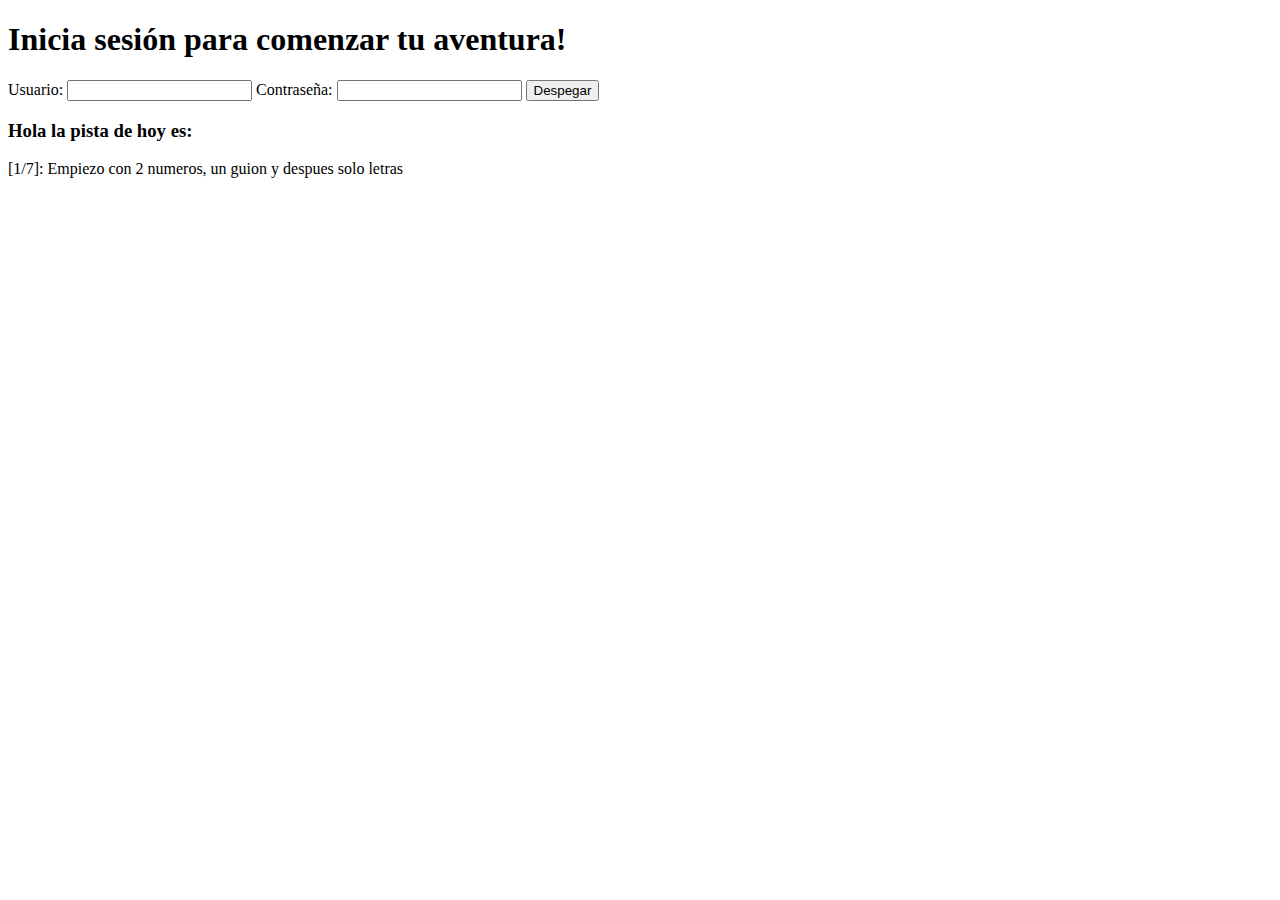
==== index.html @ 714bf056 "Add files via upload" ====
<!DOCTYPE html>
<html lang="en">
<head>
    <meta charset="UTF-8">
    <meta name="viewport" content="width=device-width, initial-scale=1.0">
    <title>Login</title>
    <link rel="stylesheet" href="css/styles.css">
</head>
<body>
    <div class="container">
        <h1>Inicia sesión para comenzar tu aventura!</h1>
        <form id="loginForm">
            <label for="username">Usuario:</label>
            <input type="text" id="username" name="username" required>
            <label for="password">Contraseña:</label>
            <input type="password" id="password" name="password" required>
            <button type="submit">Despegar</button>
        </form>
        <p id="message"></p>
		
		<h3> Hola la pista de hoy es:</h3>
		<p> [1/7]: Empiezo con 2 numeros, un guion y despues solo letras</p>
    </div>

    <script src="js/script.js"></script>
</body>
</html>
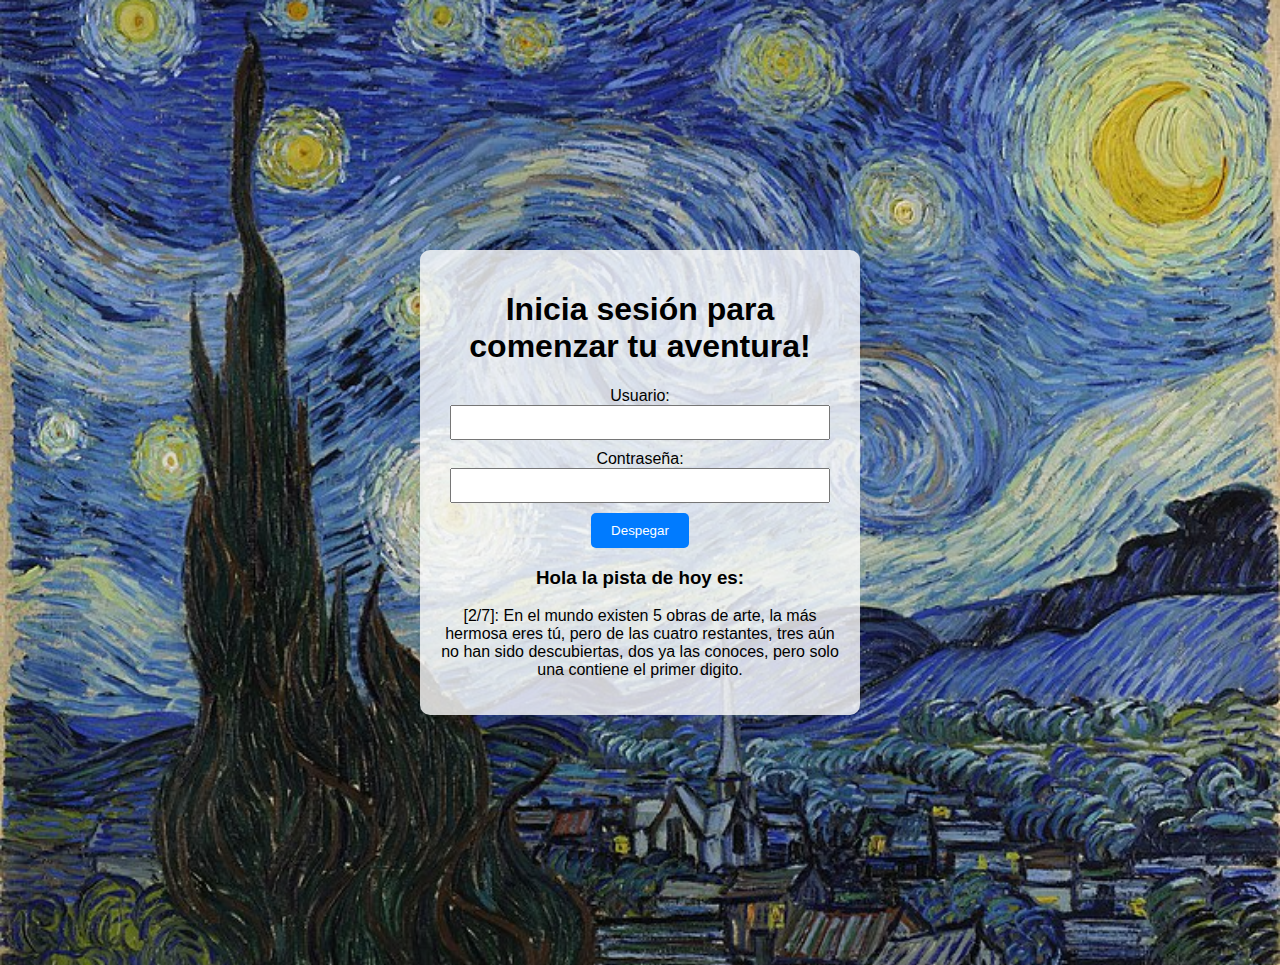
==== commit fe39fe3b: "Add files via upload" ====
--- a/index.html
+++ b/index.html
@@ -19,7 +19,7 @@
         <p id="message"></p>
 		
 		<h3> Hola la pista de hoy es:</h3>
-		<p> [1/7]: Empiezo con 2 numeros, un guion y despues solo letras</p>
+		<p> [2/7]: En el mundo existen 5 obras de arte, la más hermosa eres tú, pero de las cuatro restantes, tres aún no han sido descubiertas, dos ya las conoces, pero solo una contiene el primer digito.   </p>
     </div>
 
     <script src="js/script.js"></script>
--- a/css/styles.css
+++ b/css/styles.css
@@ -0,0 +1,38 @@
+body {
+    background-image: url('van_gogh.jpg');
+    background-size: cover;
+    background-position: center;
+    font-family: Arial, sans-serif;
+}
+
+.container {
+    background-color: rgba(255, 255, 255, 0.8);
+    max-width: 400px;
+    margin: 250px auto;
+    padding: 20px;
+    border-radius: 10px;
+    text-align: center;
+}
+
+input {
+    margin-bottom: 10px;
+    padding: 8px;
+    width: 90%;
+}
+
+button {
+    padding: 10px 20px;
+    background-color: #007bff;
+    color: #fff;
+    border: none;
+    border-radius: 5px;
+    cursor: pointer;
+}
+
+button:hover {
+    background-color: #0056b3;
+}
+
+#error-message {
+    color: red;
+}
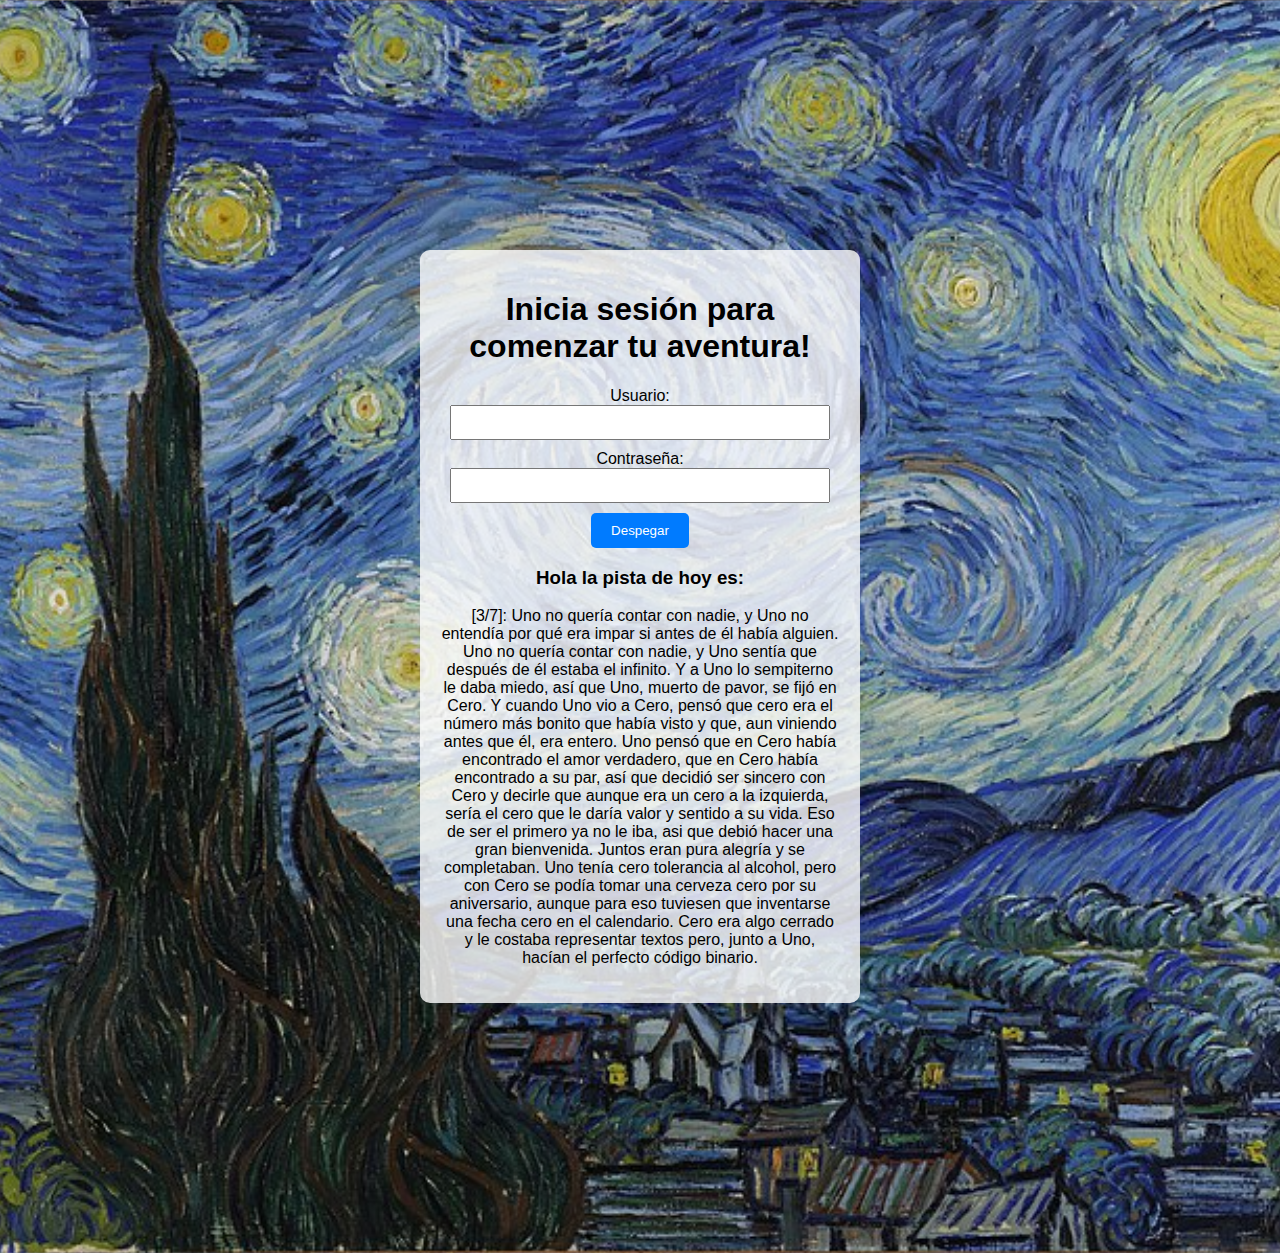
==== commit c913cc0a: "Add files via upload" ====
--- a/index.html
+++ b/index.html
@@ -19,7 +19,25 @@
         <p id="message"></p>
 		
 		<h3> Hola la pista de hoy es:</h3>
-		<p> [2/7]: En el mundo existen 5 obras de arte, la más hermosa eres tú, pero de las cuatro restantes, tres aún no han sido descubiertas, dos ya las conoces, pero solo una contiene el primer digito.   </p>
+		<p> [3/7]: Uno no quería contar con nadie, y Uno no entendía por qué era impar si antes de él había alguien.
+		
+
+Uno no quería contar con nadie, y Uno sentía que después de él estaba el infinito.
+
+Y a Uno lo sempiterno le daba miedo, así que Uno, muerto de pavor, se fijó en Cero.
+
+Y cuando Uno vio a Cero, pensó que cero era el número más bonito que había visto y que, aun viniendo antes que él, era entero.
+
+Uno pensó que en Cero había encontrado el amor verdadero, que en Cero había encontrado a su par,
+
+así que decidió ser sincero con Cero y decirle que aunque era un cero a la izquierda, sería el cero que le daría valor y sentido a su vida.
+
+Eso de ser el primero ya no le iba, asi que debió hacer una gran bienvenida.
+
+Juntos eran pura alegría y se completaban. Uno tenía cero tolerancia al alcohol, pero con Cero se podía tomar una cerveza cero por su aniversario, aunque para eso tuviesen que inventarse una fecha cero en el calendario.
+
+Cero era algo cerrado y le costaba representar textos pero, junto a Uno, hacían el perfecto código binario.
+  </p>
     </div>
 
     <script src="js/script.js"></script>
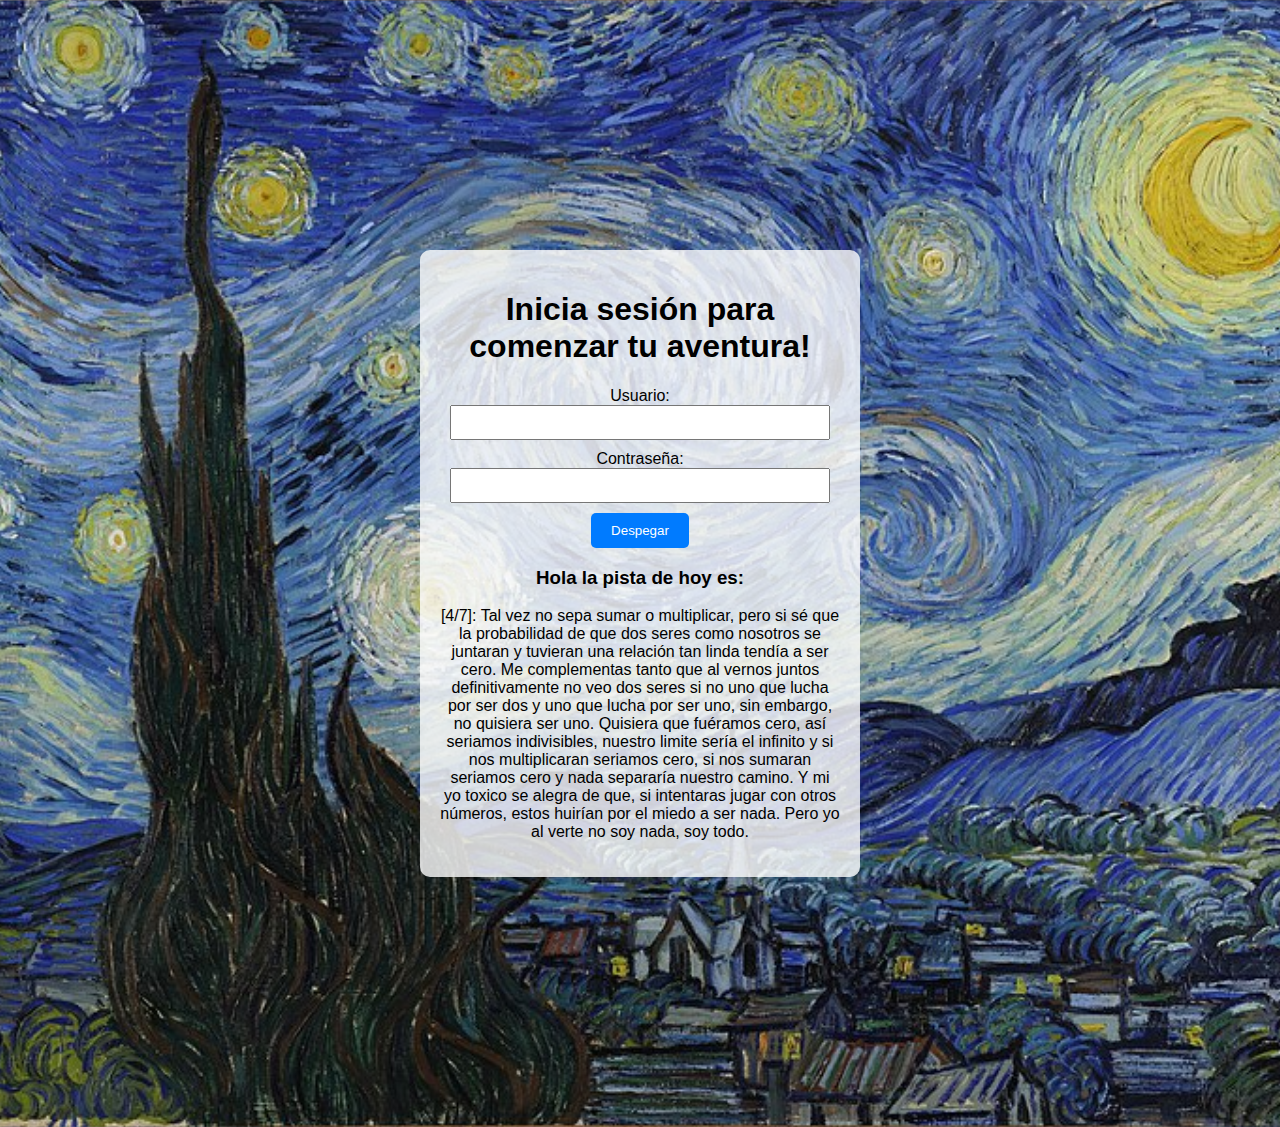
==== commit b767ee35: "4/7" ====
--- a/index.html
+++ b/index.html
@@ -19,24 +19,7 @@
         <p id="message"></p>
 		
 		<h3> Hola la pista de hoy es:</h3>
-		<p> [3/7]: Uno no quería contar con nadie, y Uno no entendía por qué era impar si antes de él había alguien.
-		
-
-Uno no quería contar con nadie, y Uno sentía que después de él estaba el infinito.
-
-Y a Uno lo sempiterno le daba miedo, así que Uno, muerto de pavor, se fijó en Cero.
-
-Y cuando Uno vio a Cero, pensó que cero era el número más bonito que había visto y que, aun viniendo antes que él, era entero.
-
-Uno pensó que en Cero había encontrado el amor verdadero, que en Cero había encontrado a su par,
-
-así que decidió ser sincero con Cero y decirle que aunque era un cero a la izquierda, sería el cero que le daría valor y sentido a su vida.
-
-Eso de ser el primero ya no le iba, asi que debió hacer una gran bienvenida.
-
-Juntos eran pura alegría y se completaban. Uno tenía cero tolerancia al alcohol, pero con Cero se podía tomar una cerveza cero por su aniversario, aunque para eso tuviesen que inventarse una fecha cero en el calendario.
-
-Cero era algo cerrado y le costaba representar textos pero, junto a Uno, hacían el perfecto código binario.
+		<p> [4/7]: Tal vez no sepa sumar o multiplicar, pero si sé que la probabilidad de que dos seres como nosotros se juntaran y tuvieran una relación tan linda tendía a ser cero. Me complementas tanto que al vernos juntos definitivamente no veo dos seres si no uno que lucha por ser dos y uno que lucha por ser uno, sin embargo, no quisiera ser uno. Quisiera que fuéramos cero, así seriamos indivisibles, nuestro limite sería el infinito y si nos multiplicaran seriamos cero, si nos sumaran seriamos cero y nada separaría nuestro camino. Y mi yo toxico se alegra de que, si intentaras jugar con otros números, estos huirían por el miedo a ser nada. Pero yo al verte no soy nada, soy todo.
   </p>
     </div>
 
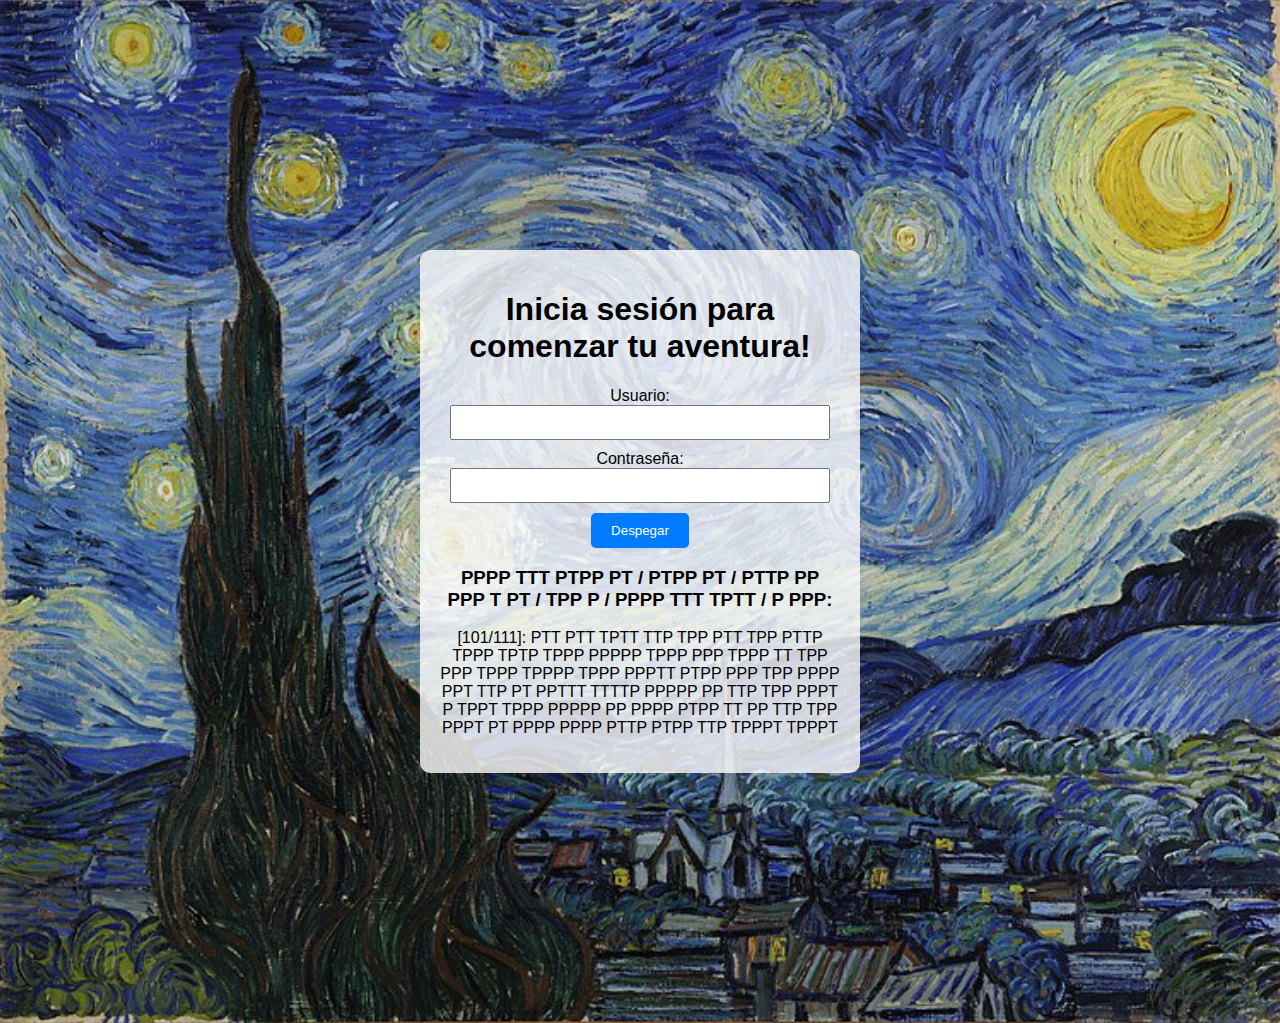
==== commit 30d68783: "Add files via upload" ====
--- a/index.html
+++ b/index.html
@@ -18,8 +18,8 @@
         </form>
         <p id="message"></p>
 		
-		<h3> Hola la pista de hoy es:</h3>
-		<p> [4/7]: Tal vez no sepa sumar o multiplicar, pero si sé que la probabilidad de que dos seres como nosotros se juntaran y tuvieran una relación tan linda tendía a ser cero. Me complementas tanto que al vernos juntos definitivamente no veo dos seres si no uno que lucha por ser dos y uno que lucha por ser uno, sin embargo, no quisiera ser uno. Quisiera que fuéramos cero, así seriamos indivisibles, nuestro limite sería el infinito y si nos multiplicaran seriamos cero, si nos sumaran seriamos cero y nada separaría nuestro camino. Y mi yo toxico se alegra de que, si intentaras jugar con otros números, estos huirían por el miedo a ser nada. Pero yo al verte no soy nada, soy todo.
+		<h3> PPPP TTT PTPP PT / PTPP PT / PTTP PP PPP T PT / TPP P / PPPP TTT TPTT / P PPP:</h3>
+		<p> [101/111]: PTT PTT TPTT TTP TPP PTT TPP PTTP TPPP TPTP TPPP PPPPP TPPP PPP TPPP TT TPP PPP TPPP TPPPP TPPP PPPTT PTPP PPP TPP PPPP PPT TTP PT PPTTT TTTTP PPPPP PP TTP TPP PPPT P TPPT TPPP PPPPP PP PPPP PTPP TT PP TTP TPP PPPT PT PPPP PPPP PTTP PTPP TTP TPPPT TPPPT
   </p>
     </div>
 
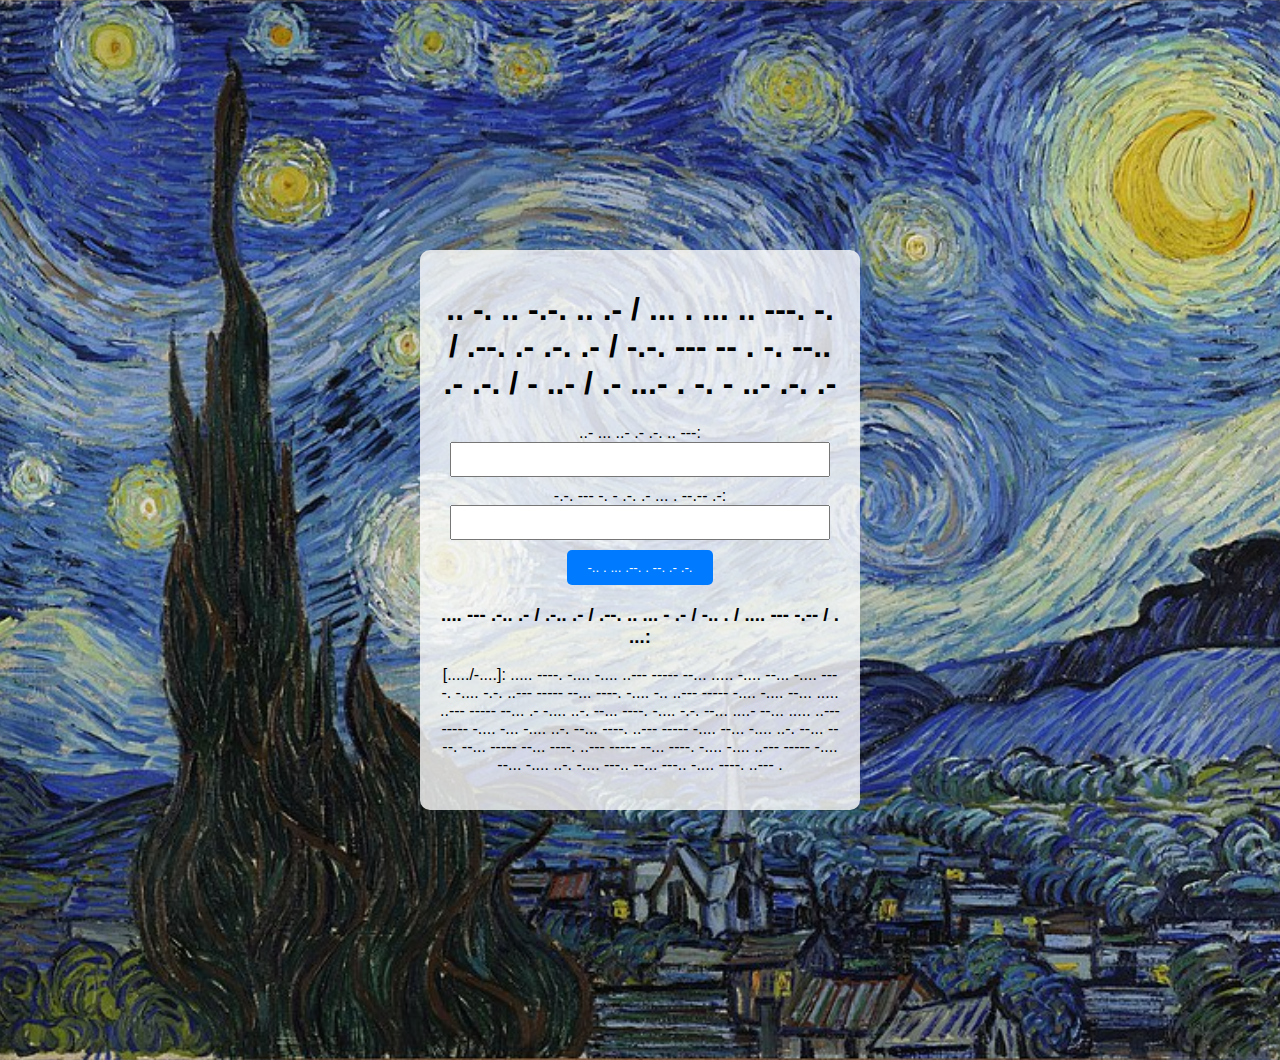
==== commit 59bbc48d: "Add files via upload" ====
--- a/index.html
+++ b/index.html
@@ -8,18 +8,18 @@
 </head>
 <body>
     <div class="container">
-        <h1>Inicia sesión para comenzar tu aventura!</h1>
+        <h1>.. -. .. -.-. .. .- / ... . ... .. ---. -. / .--. .- .-. .- / -.-. --- -- . -. --.. .- .-. / - ..- / .- ...- . -. - ..- .-. .-</h1>
         <form id="loginForm">
-            <label for="username">Usuario:</label>
+            <label for="username">..- ... ..- .- .-. .. ---:</label>
             <input type="text" id="username" name="username" required>
-            <label for="password">Contraseña:</label>
+            <label for="password">-.-. --- -. - .-. .- ... . --.-- .-:</label>
             <input type="password" id="password" name="password" required>
-            <button type="submit">Despegar</button>
+            <button type="submit">-.. . ... .--. . --. .- .-.</button>
         </form>
         <p id="message"></p>
 		
-		<h3> PPPP TTT PTPP PT / PTPP PT / PTTP PP PPP T PT / TPP P / PPPP TTT TPTT / P PPP:</h3>
-		<p> [101/111]: PTT PTT TPTT TTP TPP PTT TPP PTTP TPPP TPTP TPPP PPPPP TPPP PPP TPPP TT TPP PPP TPPP TPPPP TPPP PPPTT PTPP PPP TPP PPPP PPT TTP PT PPTTT TTTTP PPPPP PP TTP TPP PPPT P TPPT TPPP PPPPP PP PPPP PTPP TT PP TTP TPP PPPT PT PPPP PPPP PTTP PTPP TTP TPPPT TPPPT
+		<h3> .... --- .-.. .- / .-.. .- / .--. .. ... - .- / -.. . / .... --- -.-- / . ...:</h3>
+		<p> [...../-....]: ..... ----. -.... -.... ..--- ----- --... ..... -.... --... -.... ----. -.... -.-. ..--- ----- --... ----. -.... -.. ..--- ----- -.... -.... --... ..... ..--- ----- --... .- -.... ..-. --... ----. -.... -.-. --... ....- --... ..... ..--- ----- -.... -... -.... ..-. --... ----. ..--- ----- -.... --... -.... ..-. --... ----. --... ----- --... ----. ..--- ----- --... ----. -.... -.... ..--- ----- -.... --... -.... ..-. -.... ---.. --... ---.. -.... ----. ..--- .
   </p>
     </div>
 
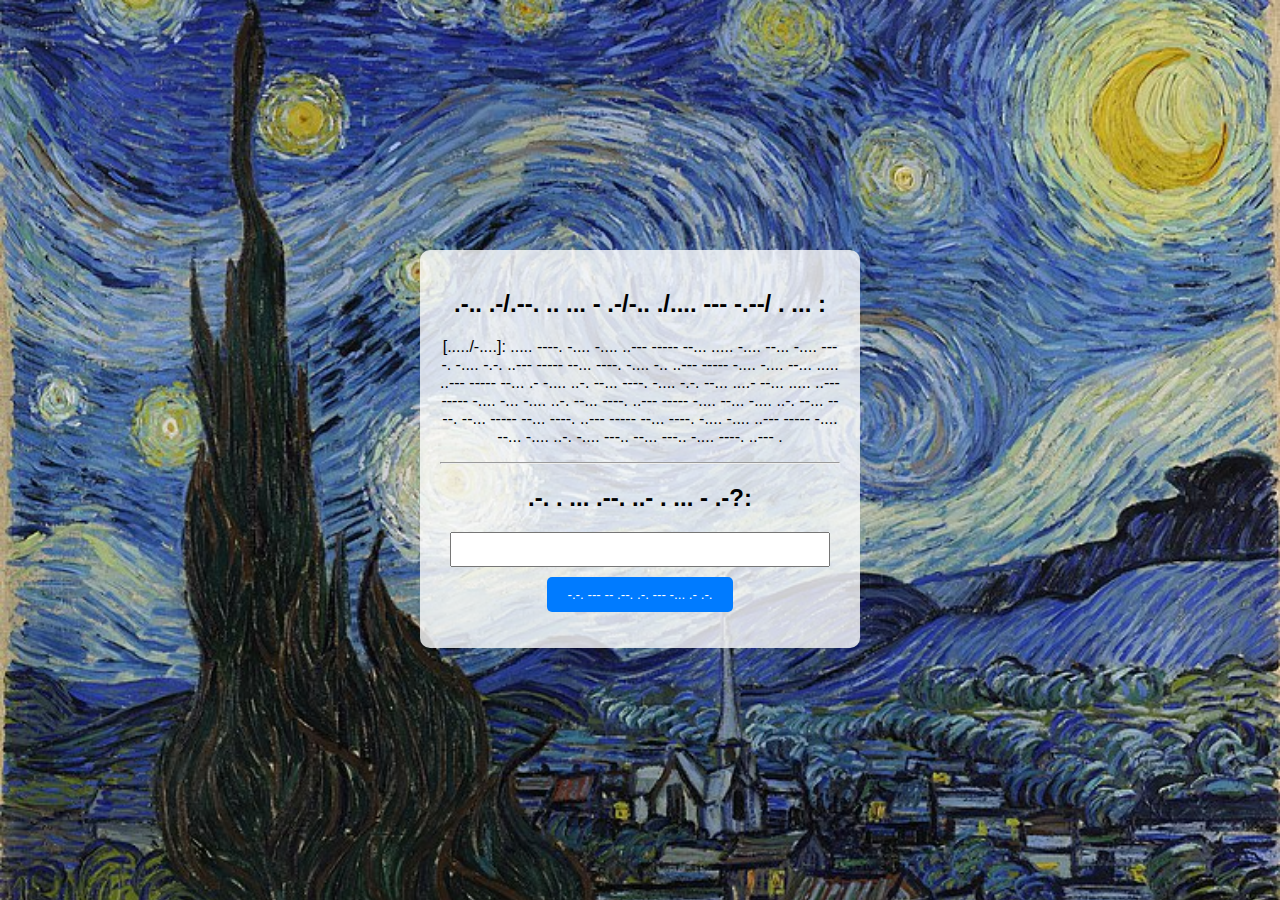
==== commit 5c4653dc: "Add files via upload" ====
--- a/index.html
+++ b/index.html
@@ -3,26 +3,27 @@
 <head>
     <meta charset="UTF-8">
     <meta name="viewport" content="width=device-width, initial-scale=1.0">
-    <title>Login</title>
+    <title>- . .- -- ---</title>
     <link rel="stylesheet" href="css/styles.css">
 </head>
 <body>
     <div class="container">
-        <h1>.. -. .. -.-. .. .- / ... . ... .. ---. -. / .--. .- .-. .- / -.-. --- -- . -. --.. .- .-. / - ..- / .- ...- . -. - ..- .-. .-</h1>
-        <form id="loginForm">
-            <label for="username">..- ... ..- .- .-. .. ---:</label>
-            <input type="text" id="username" name="username" required>
-            <label for="password">-.-. --- -. - .-. .- ... . --.-- .-:</label>
-            <input type="password" id="password" name="password" required>
-            <button type="submit">-.. . ... .--. . --. .- .-.</button>
-        </form>
-        <p id="message"></p>
+        <h2>.-.. .-/.--. .. ... - .-/-.. ./.... --- -.--/ . ... :</h2>
+		<p id="message"></p>
 		
-		<h3> .... --- .-.. .- / .-.. .- / .--. .. ... - .- / -.. . / .... --- -.-- / . ...:</h3>
 		<p> [...../-....]: ..... ----. -.... -.... ..--- ----- --... ..... -.... --... -.... ----. -.... -.-. ..--- ----- --... ----. -.... -.. ..--- ----- -.... -.... --... ..... ..--- ----- --... .- -.... ..-. --... ----. -.... -.-. --... ....- --... ..... ..--- ----- -.... -... -.... ..-. --... ----. ..--- ----- -.... --... -.... ..-. --... ----. --... ----- --... ----. ..--- ----- --... ----. -.... -.... ..--- ----- -.... --... -.... ..-. -.... ---.. --... ---.. -.... ----. ..--- .
+		
+		<p id="message"></p>
+        <hr>
+        <h2 for="textInput">.-. . ... .--. ..- . ... - .-?:</h2>
+        <input type="text" id="textInput">
+        <button id="checkTextBtn">-.-. --- -- .--. .-. --- -... .- .-.</button>
+		
+		
+        
   </p>
     </div>
 
-    <script src="js/script.js"></script>
+    <script src="js/pista1.js"></script>
 </body>
 </html>
